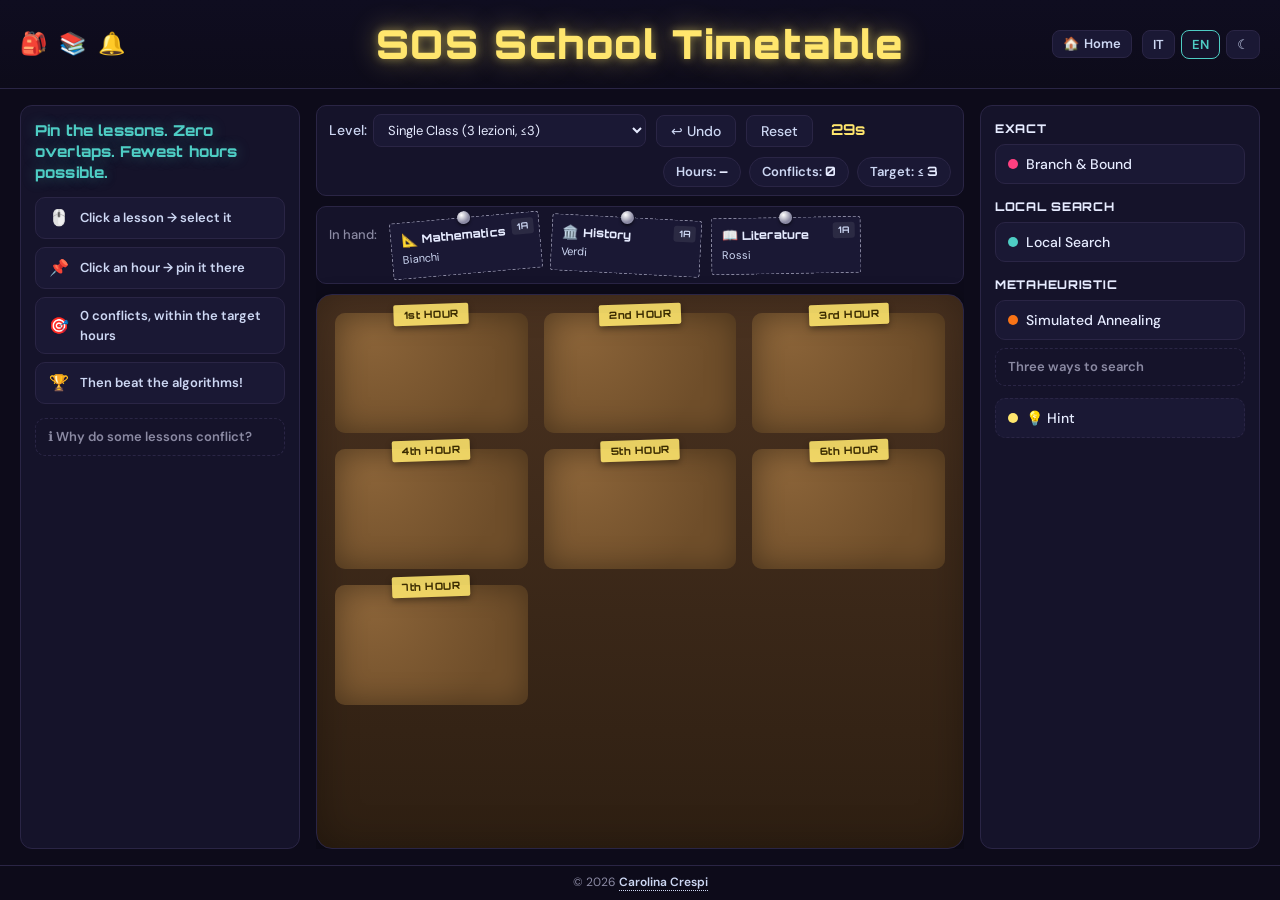
==== sos-orario-scuola/index.html @ c307b231 "Migrazione a sharper_2026" ====
<!doctype html>
<html lang="it">
<head>
  <meta charset="utf-8"/>
  <meta name="viewport" content="width=device-width,initial-scale=1"/>
  <title>SOS Orario Scuola</title>
  <link rel="stylesheet" href="style.css"/>
</head>
<body>

<!-- ======= HEADER ======= -->
<header>
  <div class="header-emoji" aria-hidden="true"><span>🎒</span><span>📚</span><span>🔔</span></div>
  <h1 data-i18n="title">SOS Orario Scuola</h1>
  <div class="header-right">
    <a class="home-link" href="../index.html" title="La Sala Giochi dell'IA" aria-label="Home: La Sala Giochi dell'IA">🏠 <span>Home</span></a>
    <button id="btn-it" type="button" aria-pressed="true">IT</button>
    <button id="btn-en" type="button" aria-pressed="false">EN</button>
    <button id="btn-theme" type="button" aria-label="Toggle theme">☾</button>
  </div>
</header>

<!-- ======= 3-COLUMN LAYOUT ======= -->
<main class="layout-3col">

  <!-- ======= LEFT PANE: instructions ======= -->
  <aside class="left-pane">
    <div class="tagline" data-i18n="tagline">Appendi le lezioni. Zero sovrapposizioni. Meno ore possibili.</div>

    <div class="howto-arcade">
      <div class="howto-step"><span class="howto-icon">🖱️</span><span data-i18n="howto_1">Click sulla lezione → la selezioni</span></div>
      <div class="howto-step"><span class="howto-icon">📌</span><span data-i18n="howto_2">Click sull'ora → la appendi lì</span></div>
      <div class="howto-step"><span class="howto-icon">🎯</span><span data-i18n="howto_3">0 conflitti, entro le ore-obiettivo</span></div>
      <div class="howto-step"><span class="howto-icon">🏆</span><span data-i18n="howto_4">Poi sfida gli algoritmi!</span></div>
    </div>

    <details class="theory-details">
      <summary data-i18n="theory_summary">ℹ️ Perché alcune lezioni vanno in conflitto?</summary>
      <p data-i18n="intro_p1">
        Ogni lezione ha una classe e un insegnante. Due lezioni non possono
        stare nella stessa ora se coinvolgono <b>la stessa classe</b> (non può
        seguire due materie insieme) o <b>lo stesso insegnante</b> (non può
        essere in due aule insieme) — guarda i tag sulla card per capire
        perché due lezioni sono in conflitto.
      </p>
      <p data-i18n="intro_p2">
        È lo stesso tipo di problema che assegna <em>canali Wi-Fi</em> a router
        vicini, organizza <em>turni di lavoro</em> o <em>orari dei treni</em>.
        Meno ore ⇒ orario più efficiente.
      </p>
      <p data-i18n="intro_p3">
        Curiosità matematica: si chiama <b>colorazione di un grafo</b> — ogni
        lezione è un nodo, ogni conflitto un arco, e trovare il minimo di ore
        equivale a colorare il grafo con meno colori possibile.
      </p>
      <p data-i18n="intro_p4">
        Trovare il minimo di ore è <b>NP-difficile</b>. Con poche lezioni un
        algoritmo <b>esatto</b> trova sempre l'ottimo; con tante lezioni diventa
        impossibile, e si usano <b>metaeuristiche</b> — provale qui a destra!
      </p>
    </details>

  </aside>

  <!-- ======= CENTER PANE ======= -->
  <section class="center-pane">
    <div class="stage">

      <!-- controls bar -->
      <div class="controls-bar">
        <label>
          <span data-i18n="level_label">Livello:</span>
          <select id="levelSel" aria-label="Seleziona livello"></select>
        </label>
        <button id="btnUndo" type="button" data-i18n="btn_undo">↩ Annulla</button>
        <button id="btnReset" type="button" data-i18n="btn_reset">Reset</button>
        <span id="timer"></span>
        <div id="hud">
          <span class="hud-chip"><span data-i18n="used_label">Ore:</span> <b id="usedCount">–</b></span>
          <span class="hud-chip"><span data-i18n="conf_label">Conflitti:</span> <b id="confCount">–</b></span>
          <span class="hud-chip"><span data-i18n="goal_label">Obiettivo: ≤</span> <b id="goalCount">–</b></span>
        </div>
      </div>

      <!-- pool: lezioni non ancora appuntate -->
      <div class="pool-bar">
        <span class="label" data-i18n="pool_label">In mano:</span>
        <div id="pool"></div>
      </div>

      <!-- corkboard + overlays -->
      <div class="board-wrap" aria-label="Diario di classe">
        <div id="board" class="corkboard"></div>
        <div id="feedback" class="feedback-toast"></div>
        <div id="progressBar" class="progress-bar" style="display:none;">
          <div class="fill" id="progressFill"></div>
        </div>
      </div>

    </div>
  </section>

  <!-- ======= RIGHT PANE: algorithms ======= -->
  <aside class="right-pane sidebar">

    <!-- 1) ESATTO — livelli piccoli -->
    <h3 data-i18n="cat_exact" data-i18n-title="cat_exact_hint">Esatto</h3>
    <button class="algo-btn" data-algo="bnb" data-i18n-title="cat_exact_hint">
      <span class="dot" style="background:#FF4081"></span>
      <span data-i18n="btn_bnb">Branch &amp; Bound</span>
    </button>

    <!-- 2) RICERCA LOCALE — livelli intermedi -->
    <h3 data-i18n="cat_local" data-i18n-title="cat_local_hint">Ricerca locale</h3>
    <button class="algo-btn" data-algo="ls" data-i18n-title="cat_local_hint">
      <span class="dot" style="background:#4ECDC4"></span>
      <span data-i18n="btn_ls">Local Search</span>
    </button>

    <!-- 3) METAEURISTICA — livelli grandi -->
    <h3 data-i18n="cat_meta_single" data-i18n-title="cat_meta_single_hint">Metaeuristica</h3>
    <button class="algo-btn" data-algo="sa" data-i18n-title="cat_meta_single_hint">
      <span class="dot" style="background:#F97316"></span>
      <span data-i18n="btn_sa">Simulated Annealing</span>
    </button>

    <!-- Dynamic algo info -->
    <div id="algoInfo" class="algo-info"></div>

    <!-- Collapsed: tre approcci a confronto -->
    <details class="theory-details">
      <summary data-i18n="fixed_title">Tre modi di cercare</summary>
      <p data-i18n="fixed_text">
        Il <em>Branch &amp; Bound</em> garantisce il minimo, ma il tempo esplode
        con tante lezioni (qui disattivato oltre 15). La <em>Local Search</em> è
        veloce ma può bloccarsi in un vicolo cieco. Il <em>Simulated Annealing</em>
        accetta anche mosse peggiori per uscirne, e regge orari molto più grandi.
      </p>
    </details>

    <!-- Hint button -->
    <button class="algo-btn" id="btnHint" style="margin-top:12px; border-style:dashed;">
      <span class="dot" style="background:var(--yellow)"></span>
      <span data-i18n="btn_hint">💡 Hint</span>
    </button>

  </aside>

</main>

<!-- ======= FOOTER ======= -->
<footer class="site-footer">© 2026 <a href="https://www.dmi.unict.it/ccrespi/" target="_blank" rel="noopener">Carolina Crespi</a></footer>

<!-- ======= I18N DICTIONARY ======= -->
<script>
const GC_I18N = {
  it: {
    page_title: "SOS Orario Scuola — Diario di Classe",
    title: "SOS Orario Scuola",
    tagline: "Appendi le lezioni. Zero sovrapposizioni. Meno ore possibili.",

    theory_summary: "ℹ️ Perché alcune lezioni vanno in conflitto?",
    intro_p1: "Ogni lezione ha una classe e un insegnante. Due lezioni non possono stare nella stessa ora se coinvolgono <b>la stessa classe</b> (non può seguire due materie insieme) o <b>lo stesso insegnante</b> (non può essere in due aule insieme) — guarda i tag sulla card per capire perché due lezioni sono in conflitto.",
    intro_p2: "È lo stesso tipo di problema che assegna <em>canali Wi-Fi</em> a router vicini, organizza <em>turni di lavoro</em> o <em>orari dei treni</em>. Meno ore ⇒ orario più efficiente.",
    intro_p3: "Curiosità matematica: si chiama <b>colorazione di un grafo</b> — ogni lezione è un nodo, ogni conflitto un arco, e trovare il minimo di ore equivale a colorare il grafo con meno colori possibile.",
    intro_p4: "Trovare il minimo di ore è <b>NP-difficile</b>. Con poche lezioni un algoritmo <b>esatto</b> trova sempre l'ottimo; con tante lezioni diventa impossibile, e si usano <b>metaeuristiche</b> — provale qui a destra!",

    howto_1: "Click sulla lezione → la selezioni",
    howto_2: "Click sull'ora → la appendi lì",
    howto_3: "0 conflitti, entro le ore-obiettivo",
    howto_4: "Poi sfida gli algoritmi!",

    level_label: "Livello:",
    btn_undo: "↩ Annulla",
    btn_reset: "Reset",
    used_label: "Ore:",
    conf_label: "Conflitti:",
    goal_label: "Obiettivo: ≤",
    pool_label: "In mano:",
    unit_slots: "ore",

    cat_exact: "Esatto",
    cat_exact_hint: "Trova sempre l'ottimo, solo su poche lezioni",
    btn_bnb: "Branch & Bound",

    cat_local: "Ricerca locale",
    cat_local_hint: "Veloce, ma può bloccarsi in un vicolo cieco",
    btn_ls: "Local Search",

    cat_meta_single: "Metaeuristica",
    cat_meta_single_hint: "Migliora un orario passo dopo passo",
    btn_sa: "Simulated Annealing",

    fixed_title: "Tre modi di cercare",
    fixed_text: "Il <em>Branch &amp; Bound</em> garantisce il minimo, ma il tempo esplode con tante lezioni (qui disattivato oltre 15). La <em>Local Search</em> è veloce ma può bloccarsi in un vicolo cieco. Il <em>Simulated Annealing</em> accetta anche mosse peggiori per uscirne, e regge orari molto più grandi.",

    btn_hint: "💡 Hint",

    feedback_win: "🎉 Perfetto!",
    feedback_colors_tpl: "{N} ore, 0 conflitti",
    feedback_optimal: "Hai trovato l'ottimo!",
    feedback_not_optimal: "L'ottimo per questo livello è {goal} ore — si può fare meglio.",
    feedback_beat: "Hai battuto {algo}!",
    feedback_tie: "Come {algo} — pareggio!",
    feedback_lost: "{algo} ha fatto meglio ({n} ore).",
    feedback_retry: "Riprova",
    feedback_challenge: "Prova gli algoritmi per confrontarti!",
    disabled_backtrack: "Troppe lezioni: il Branch & Bound impiegherebbe troppo tempo (oltre 15).",

    info: {
      bnb: "<b>Branch &amp; Bound</b><br>Come il backtracking, prova ogni ora per ogni lezione tornando indietro nei vicoli ciechi — ma con un trucco in più: tiene il conto del miglior risultato trovato finora e <em>taglia</em> subito i tentativi che non potrebbero mai batterlo, senza nemmeno esplorarli. Garantisce il minimo assoluto, ma diventa impraticabile oltre ~15 lezioni.",
      ls: "<b>Local Search</b><br>Parte da un orario iniziale e prova piccoli cambiamenti a caso, accettando <em>solo</em> quelli che migliorano (o non peggiorano) la situazione. Veloce, ma se ogni cambiamento vicino peggiora le cose resta bloccata in un vicolo cieco — a differenza del Simulated Annealing, non ha modo di uscirne.",
      sa: "<b>Simulated Annealing</b><br>Parte da un orario iniziale e lo migliora con piccoli cambiamenti casuali. Come un metallo che si raffredda: all'inizio accetta anche mosse che peggiorano (per esplorare, ed evitare di bloccarsi come la Local Search), poi diventa sempre più selettivo fino a convergere. Funziona anche su tante lezioni, ma non garantisce l'ottimo."
    }
  },
  en: {
    page_title: "SOS School Timetable — Class Diary",
    title: "SOS School Timetable",
    tagline: "Pin the lessons. Zero overlaps. Fewest hours possible.",

    theory_summary: "ℹ️ Why do some lessons conflict?",
    intro_p1: "Each lesson has a class and a teacher. Two lessons can't sit in the same hour if they involve <b>the same class</b> (a class can't attend two subjects at once) or <b>the same teacher</b> (can't be in two rooms at once) — check the tags on each card to see why two lessons conflict.",
    intro_p2: "It's the same type of problem behind assigning <em>Wi-Fi channels</em> to nearby routers, or scheduling <em>work shifts</em> and <em>train timetables</em>. Fewer hours ⇒ a more efficient timetable.",
    intro_p3: "Math trivia: it's called <b>graph coloring</b> — each lesson is a node, each conflict an edge, and finding the minimum number of hours means coloring the graph with as few colors as possible.",
    intro_p4: "Finding the minimum number of hours is <b>NP-hard</b>. With few lessons an <b>exact</b> algorithm always finds the optimum; with many lessons it becomes impossible, so <b>metaheuristics</b> take over — try them on the right!",

    howto_1: "Click a lesson → select it",
    howto_2: "Click an hour → pin it there",
    howto_3: "0 conflicts, within the target hours",
    howto_4: "Then beat the algorithms!",

    level_label: "Level:",
    btn_undo: "↩ Undo",
    btn_reset: "Reset",
    used_label: "Hours:",
    conf_label: "Conflicts:",
    goal_label: "Target: ≤",
    pool_label: "In hand:",
    unit_slots: "hours",

    cat_exact: "Exact",
    cat_exact_hint: "Always optimal, only for a few lessons",
    btn_bnb: "Branch & Bound",

    cat_local: "Local Search",
    cat_local_hint: "Fast, but can get stuck in a dead end",
    btn_ls: "Local Search",

    cat_meta_single: "Metaheuristic",
    cat_meta_single_hint: "Improves a timetable step by step",
    btn_sa: "Simulated Annealing",

    fixed_title: "Three ways to search",
    fixed_text: "<em>Branch &amp; Bound</em> guarantees the minimum, but runtime explodes with many lessons (disabled here above 15). <em>Local Search</em> is fast but can get stuck in a dead end. <em>Simulated Annealing</em> accepts even worse moves to escape one, and handles much larger timetables.",

    btn_hint: "💡 Hint",

    feedback_win: "🎉 Perfect!",
    feedback_colors_tpl: "{N} hours, 0 conflicts",
    feedback_optimal: "You found the optimum!",
    feedback_not_optimal: "The optimum for this level is {goal} hours — you can do better.",
    feedback_beat: "You beat {algo}!",
    feedback_tie: "Same as {algo} — tie!",
    feedback_lost: "{algo} did better ({n} hours).",
    feedback_retry: "Try again",
    feedback_challenge: "Try the algorithms to compare!",
    disabled_backtrack: "Too many lessons: Branch & Bound would take too long (over 15).",

    info: {
      bnb: "<b>Branch &amp; Bound</b><br>Like backtracking, it tries every hour for every lesson and backtracks at dead ends — but with a twist: it keeps track of the best result found so far and <em>prunes</em> any attempt that could never beat it, without even exploring it. Guarantees the absolute minimum, but becomes impractical beyond ~15 lessons.",
      ls: "<b>Local Search</b><br>Starts from an initial timetable and tries small random changes, accepting <em>only</em> the ones that improve (or don't worsen) things. Fast, but if every nearby change makes things worse it gets stuck in a dead end — unlike Simulated Annealing, it has no way out.",
      sa: "<b>Simulated Annealing</b><br>Starts from an initial timetable and improves it with small random changes. Like a cooling metal: at first it accepts even worse moves (to explore, and avoid getting stuck like Local Search), then becomes increasingly selective until it converges. Handles many lessons, but doesn't guarantee the optimum."
    }
  }
};

/* ======= i18n engine ======= */
const $ = (s,r=document) => r.querySelector(s);
const $$ = (s,r=document) => [...r.querySelectorAll(s)];

let gcLang = localStorage.getItem('gc_lang') ||
  ((navigator.language||'it').toLowerCase().startsWith('en') ? 'en' : 'it');

function setLang(lang) {
  gcLang = lang;
  const d = GC_I18N[lang];
  $$('[data-i18n]').forEach(el => {
    const k = el.getAttribute('data-i18n');
    if (d[k]) el.innerHTML = d[k];
  });
  $$('[data-i18n-title]').forEach(el => {
    const k = el.getAttribute('data-i18n-title');
    if (d[k]) el.title = d[k];
  });
  document.title = d.page_title || document.title;
  document.documentElement.lang = lang;
  $('#btn-it')?.setAttribute('aria-pressed', lang === 'it');
  $('#btn-en')?.setAttribute('aria-pressed', lang === 'en');
  localStorage.setItem('gc_lang', lang);
  // re-populate levels if app is loaded
  if (typeof populateLevelSelect === 'function') populateLevelSelect();
  // re-translate algo info if visible
  if (typeof refreshAlgoInfo === 'function') refreshAlgoInfo();
  // re-render the board (zone labels, subjects, teacher names all depend on language)
  if (typeof renderBoard === 'function') renderBoard();
}

$('#btn-it')?.addEventListener('click', () => setLang('it'));
$('#btn-en')?.addEventListener('click', () => setLang('en'));

/* ======= theme toggle ======= */
const themeBtn = $('#btn-theme');
let currentTheme = localStorage.getItem('gc_theme') || 'dark';
function applyTheme(t) {
  currentTheme = t;
  document.documentElement.setAttribute('data-theme', t === 'light' ? 'light' : '');
  if (t === 'light') document.documentElement.setAttribute('data-theme', 'light');
  else document.documentElement.removeAttribute('data-theme');
  if (themeBtn) themeBtn.textContent = t === 'light' ? '☀' : '☾';
  localStorage.setItem('gc_theme', t);
}
themeBtn?.addEventListener('click', () => applyTheme(currentTheme === 'light' ? 'dark' : 'light'));
applyTheme(currentTheme);

/* ======= init lang ======= */
setLang(gcLang);
</script>

<!-- ======= GAME LOGIC ======= -->
<script src="app.js"></script>
</body>
</html>
---- sos-orario-scuola/style.css ----
/* =========================================================
   SOS Orario Scuola — arcade school-timetable game
   Orbitron (arcade display) + Syne (headings) + DM Sans (body)
========================================================= */
@import url('https://fonts.googleapis.com/css2?family=Orbitron:wght@700;800;900&family=Syne:wght@600;700;800&family=DM+Sans:wght@300;400;500;600&display=swap');

/* ---------- tokens ---------- */
:root {
  --bg: #0D0B1A;
  --bg-2: #110F22;
  --panel: #15132A;
  --panel-2: #1A1834;
  --border: #2A2545;
  --ink: #E6EBFF;
  --ink-2: #CDD7F3;
  --muted: #8B8AA3;

  --accent: #4ECDC4;
  --coral: #FF6B6B;
  --teal: #4ECDC4;
  --yellow: #FFE66D;
  --magenta: #FF4081;
  --purple: #A78BFA;
  --orange: #F97316;
  --user: #60A5FA;

  --brand-yellow: #FFE66D;
  --brand-yellow-glow: rgba(255,230,109,.45);

  --font-heading: 'Syne', system-ui, sans-serif;
  --font-body: 'DM Sans', system-ui, sans-serif;
  --font-arcade: 'Orbitron', var(--font-heading), system-ui, sans-serif;
}

/* ---------- light mode ---------- */
:root[data-theme="light"] {
  --bg: #F5F3FF;
  --bg-2: #EDE9FE;
  --panel: #FFFFFF;
  --panel-2: #F9F8FF;
  --border: #D4D0E8;
  --ink: #1E1B34;
  --ink-2: #3B3660;
  --muted: #6B6790;
  --brand-yellow: #B8860B;
  --brand-yellow-glow: rgba(184,134,11,.25);
  --teal: #0D8A80;
  --coral: #D03030;
  --yellow: #A07800;
  --purple: #7C5FC4;
  --orange: #C45A10;
}

/* ---------- reset ---------- */
*, *::before, *::after { box-sizing: border-box; }
html, body { height: 100%; margin: 0; }
body {
  background: var(--bg);
  color: var(--ink);
  font-family: var(--font-body);
  font-weight: 400;
  line-height: 1.5;
  overflow-x: hidden;
  /* header + main + footer fill the viewport exactly */
  display: flex;
  flex-direction: column;
}

/* =========================================================
   HEADER — CSS grid 1fr / auto / 1fr
========================================================= */
header {
  display: grid;
  grid-template-columns: 1fr auto 1fr;
  align-items: center;
  gap: 10px;
  padding: 14px 20px;
  border-bottom: 1px solid var(--border);
  background: linear-gradient(180deg, #0F0D20 0%, var(--bg) 100%);
}
:root[data-theme="light"] header {
  background: linear-gradient(180deg, #EDE9FE 0%, var(--bg) 100%);
}
header h1 {
  grid-column: 2;
  justify-self: center;
  margin: 0;
  font-family: var(--font-arcade);
  font-size: clamp(22px, 3.4vw, 40px);
  font-weight: 900;
  letter-spacing: .04em;
  color: var(--brand-yellow);
  text-shadow: 0 0 8px var(--brand-yellow-glow), 0 0 28px var(--brand-yellow-glow);
  text-align: center;
  animation: titleGlow 2.4s ease-in-out infinite alternate;
}
@keyframes titleGlow {
  from { text-shadow: 0 0 8px var(--brand-yellow-glow), 0 0 20px var(--brand-yellow-glow); }
  to   { text-shadow: 0 0 12px var(--brand-yellow-glow), 0 0 36px var(--brand-yellow-glow); }
}
.header-right {
  grid-column: 3;
  justify-self: end;
  display: inline-flex;
  gap: 6px;
  align-items: center;
}
.header-emoji {
  grid-column: 1;
  justify-self: start;
  display: inline-flex;
  gap: 12px;
  font-size: 22px;
  line-height: 1;
}
.header-emoji span { display: inline-block; animation: emojiBob 2.2s ease-in-out infinite; }
.header-emoji span:nth-child(2) { animation-delay: .35s; }
.header-emoji span:nth-child(3) { animation-delay: .7s; }
@keyframes emojiBob {
  0%, 100% { transform: translateY(0) rotate(-6deg); }
  50%      { transform: translateY(-7px) rotate(6deg); }
}
@media (max-width: 700px) {
  .header-emoji { display: none; }
}
.header-right button {
  border: 1px solid var(--border);
  background: var(--panel-2);
  color: var(--ink-2);
  border-radius: 8px;
  padding: 5px 10px;
  font-family: var(--font-body);
  font-weight: 600;
  font-size: 13px;
  cursor: pointer;
  transition: all .2s;
}
.header-right button:hover {
  border-color: var(--teal);
  color: var(--ink);
}
/* link back to the arcade home page */
.header-right .home-link {
  display: inline-flex;
  align-items: center;
  gap: 5px;
  margin-right: 4px;
  border: 1px solid var(--border);
  background: var(--panel-2);
  color: var(--ink-2);
  border-radius: 8px;
  padding: 5px 10px;
  font-family: var(--font-body);
  font-weight: 600;
  font-size: 13px;
  line-height: 1.3;
  text-decoration: none;
  transition: all .2s;
}
.header-right .home-link:hover { border-color: var(--teal); color: var(--teal); }
.header-right .home-link:focus-visible { outline: 2px solid var(--teal); outline-offset: 2px; }
.header-right button[aria-pressed="true"] {
  background: var(--panel);
  border-color: var(--teal);
  color: var(--teal);
}

/* =========================================================
   3-COLUMN LAYOUT — app-like, no body scroll
========================================================= */
main.layout-3col {
  display: grid;
  grid-template-columns: 280px minmax(400px, 1fr) 280px;
  gap: 16px;
  padding: 16px 20px;
  flex: 1;
  min-height: 0;
  overflow: hidden;
}

/* sidebar panels */
.left-pane, .right-pane {
  overflow-y: auto;
  overflow-x: hidden;
  padding: 14px;
  border: 1px solid var(--border);
  background: var(--panel);
  border-radius: 12px;
  scrollbar-width: thin;
  scrollbar-color: var(--border) transparent;
}

/* ---------- card (legacy, still used by JS-injected content) ---------- */
.card {
  background: var(--panel-2);
  border: 1px solid var(--border);
  border-radius: 10px;
  padding: 14px;
  margin-bottom: 12px;
}
.card:last-child { margin-bottom: 0; }
.card p { margin: 0 0 8px; font-size: 14px; color: var(--ink-2); }
.card p:last-child { margin-bottom: 0; }

/* ---------- tagline (left pane, arcade hook) ---------- */
.tagline {
  font-family: var(--font-arcade);
  font-size: 15px;
  font-weight: 800;
  letter-spacing: .01em;
  color: var(--teal);
  text-shadow: 0 0 14px rgba(78,205,196,.35);
  line-height: 1.4;
  margin-bottom: 14px;
}

/* ---------- howto (compact icon chips) ---------- */
.howto-arcade {
  display: flex;
  flex-direction: column;
  gap: 8px;
  margin-bottom: 14px;
}
.howto-step {
  display: flex;
  align-items: center;
  gap: 10px;
  background: var(--panel-2);
  border: 1px solid var(--border);
  border-radius: 10px;
  padding: 8px 12px;
  font-size: 13px;
  font-weight: 600;
  color: var(--ink-2);
}
.howto-icon {
  font-size: 16px;
  width: 22px;
  text-align: center;
  flex-shrink: 0;
}

/* ---------- collapsible theory (details/summary) ---------- */
.theory-details {
  border: 1px dashed var(--border);
  border-radius: 10px;
  padding: 8px 12px;
  margin-bottom: 12px;
}
.theory-details summary {
  cursor: pointer;
  font-size: 13px;
  font-weight: 600;
  color: var(--muted);
  list-style: none;
}
.theory-details summary::-webkit-details-marker { display: none; }
.theory-details[open] summary { color: var(--ink); margin-bottom: 8px; }
.theory-details p {
  font-size: 13px;
  color: var(--ink-2);
  line-height: 1.5;
  margin: 0 0 8px;
}
.theory-details p:last-child { margin-bottom: 0; }

/* ---------- pill hint ---------- */
.pill {
  display: inline-block;
  font-size: 12px;
  color: var(--muted);
  border: 1px solid var(--border);
  border-radius: 999px;
  padding: 3px 10px;
  margin-bottom: 8px;
}

/* =========================================================
   CENTER PANE — controls + canvas + feedback
========================================================= */
.center-pane {
  display: flex;
  flex-direction: column;
  overflow: hidden;
}
.stage {
  display: flex;
  flex-direction: column;
  height: 100%;
}

/* controls bar */
.controls-bar {
  display: flex;
  align-items: center;
  gap: 10px;
  padding: 8px 12px;
  border: 1px solid var(--border);
  background: var(--panel);
  border-radius: 10px;
  margin-bottom: 10px;
  flex-wrap: wrap;
}
.controls-bar label {
  display: inline-flex;
  align-items: center;
  gap: 6px;
  font-size: 14px;
  font-weight: 500;
  color: var(--ink-2);
}
.controls-bar select {
  background: var(--panel-2);
  color: var(--ink);
  border: 1px solid var(--border);
  border-radius: 8px;
  padding: 6px 10px;
  font-family: var(--font-body);
  font-size: 13px;
  cursor: pointer;
}
.controls-bar select option {
  background: var(--panel);
  color: var(--ink);
}
.controls-bar button {
  background: var(--panel-2);
  color: var(--ink-2);
  border: 1px solid var(--border);
  border-radius: 8px;
  padding: 6px 14px;
  font-family: var(--font-body);
  font-size: 14px;
  font-weight: 500;
  cursor: pointer;
  transition: all .2s;
}
.controls-bar button:hover {
  border-color: var(--coral);
  color: var(--coral);
  background: rgba(255,107,107,.08);
}

/* HUD chips */
#hud {
  margin-left: auto;
  display: flex;
  gap: 8px;
  align-items: center;
  flex-wrap: wrap;
}
.hud-chip {
  font-size: 13px;
  font-weight: 600;
  color: var(--ink-2);
  border: 1px solid var(--border);
  background: var(--panel-2);
  border-radius: 999px;
  padding: 4px 12px;
  font-variant-numeric: tabular-nums;
  transition: border-color .2s, box-shadow .2s;
}
.hud-chip b {
  color: var(--ink);
  font-family: var(--font-arcade);
  font-weight: 700;
}
.hud-chip.warn { border-color: var(--coral); box-shadow: 0 0 10px rgba(255,107,107,.25); }
.hud-chip.warn b { color: var(--coral); animation: chipPulse .5s ease infinite alternate; }
.hud-chip.success { border-color: var(--teal); box-shadow: 0 0 10px rgba(78,205,196,.25); }
.hud-chip.success b { color: var(--teal); }
@keyframes chipPulse { from { opacity: 1; } to { opacity: .55; } }

/* timer */
#timer {
  font-family: var(--font-arcade);
  font-weight: 700;
  font-size: 15px;
  color: var(--yellow);
  min-width: 50px;
  text-align: center;
}
#timer.warn {
  color: var(--coral);
  animation: pulse .6s ease infinite alternate;
}
@keyframes pulse { from { opacity: 1; } to { opacity: .5; } }

/* =========================================================
   CORKBOARD — the "diario di classe" play area
   (a deliberate fixed-material look: wood + cork read the
   same in light or dark UI theme, like a real corkboard would)
========================================================= */
.board-wrap {
  display: flex;
  justify-content: center;
  position: relative;
  flex: 1;
  min-height: 0;
}
.corkboard {
  width: 100%;
  height: 100%;
  display: grid;
  grid-template-columns: repeat(auto-fit, minmax(150px, 1fr));
  gap: 16px;
  padding: 18px;
  background: linear-gradient(180deg, #4a3220, #2e1f12);
  border: 1px solid var(--border);
  border-radius: 16px;
  box-shadow: 0 4px 20px rgba(0,0,0,.4), inset 0 0 40px rgba(0,0,0,.3);
  overflow-y: auto;
  align-content: start;
}

.ora-zone {
  background: radial-gradient(circle at 20% 20%, #8a6338, #6f4e2a 70%);
  border-radius: 10px;
  padding: 26px 12px 14px;
  position: relative;
  min-height: 120px;
  box-shadow: inset 0 0 30px rgba(0,0,0,.35);
  display: flex;
  flex-wrap: wrap;
  gap: 10px;
  align-content: flex-start;
  transition: box-shadow .2s;
}
.ora-zone.drop-target {
  box-shadow: inset 0 0 30px rgba(0,0,0,.2), 0 0 0 2px var(--teal), 0 0 16px rgba(78,205,196,.5);
}
.ora-tape {
  position: absolute;
  top: -9px; left: 50%;
  transform: translateX(-50%) rotate(-2deg);
  background: rgba(255,230,109,.88);
  color: #3a2b00;
  font-family: var(--font-arcade);
  font-weight: 800;
  font-size: 10px;
  letter-spacing: .05em;
  padding: 3px 10px;
  border-radius: 2px;
  box-shadow: 0 3px 6px rgba(0,0,0,.35);
  white-space: nowrap;
}

.lesson-note {
  background: #f4ecd8;
  color: #3a3222;
  border-radius: 3px;
  padding: 8px 30px 10px 10px;
  width: 150px;
  box-shadow: 0 5px 10px rgba(0,0,0,.4);
  position: relative;
  cursor: pointer;
  font-family: var(--font-body);
  transition: transform .12s ease;
}
.lesson-note:hover { filter: brightness(1.04); }
.lesson-note .pin {
  position: absolute; top: -7px; left: 50%; transform: translateX(-50%);
  width: 13px; height: 13px; border-radius: 50%;
  background: radial-gradient(circle at 35% 30%, #eafff9, var(--teal) 60%);
  box-shadow: 0 2px 3px rgba(0,0,0,.5);
}
.lesson-note.selected {
  box-shadow: 0 0 0 3px var(--yellow), 0 0 18px rgba(255,230,109,.6);
  transform: translateY(-3px) rotate(0deg) !important;
  z-index: 2;
}
.lesson-note.conflict {
  background: linear-gradient(165deg, #f4ecd8 55%, rgba(255,23,68,.18));
  box-shadow: 0 0 0 4px var(--coral), 0 10px 24px rgba(255,23,68,.7);
  z-index: 3;
  animation: notePulse .85s ease infinite;
}
.lesson-note.conflict .pin { background: radial-gradient(circle at 35% 30%, #ffdede, var(--coral) 60%); }
@keyframes notePulse {
  0%, 100% { box-shadow: 0 0 0 4px var(--coral), 0 8px 20px rgba(255,23,68,.5); }
  50%      { box-shadow: 0 0 0 7px var(--coral), 0 12px 32px rgba(255,23,68,.9); }
}
.lesson-note.hint { box-shadow: 0 0 0 3px var(--yellow), 0 0 22px rgba(255,230,109,.7); }
.lesson-note.pop-in { animation: notePopIn .3s cubic-bezier(.34,1.56,.64,1); }
@keyframes notePopIn {
  from { transform: scale(.55) rotate(0deg); opacity: .4; }
  to   { transform: scale(1) rotate(var(--tilt, 0deg)); opacity: 1; }
}
.lesson-note .subject {
  font-family: var(--font-arcade);
  font-weight: 800;
  font-size: 11.5px;
  line-height: 1.25;
  letter-spacing: .01em;
  white-space: normal;
  text-wrap: pretty;
}
.subject-emoji {
  display: inline-block;
  margin-right: 4px;
  font-size: 13px;
  animation: emojiWiggle 2.4s ease-in-out infinite;
}
@keyframes emojiWiggle {
  0%, 100% { transform: translateY(0) rotate(0deg); }
  50%      { transform: translateY(-3px) rotate(10deg); }
}
.lesson-note .teacher {
  font-size: 11px;
  color: #5a4f3a;
  margin-top: 4px;
}
.lesson-note .classtag {
  position: absolute; top: 5px; right: 5px;
  font-family: var(--font-arcade);
  font-size: 9px;
  font-weight: 700;
  padding: 1px 5px;
  border-radius: 3px;
  background: rgba(0,0,0,.12);
  color: #3a3222;
}
.lesson-note.conflict .warnbadge {
  position: absolute; top: -12px; right: -10px; bottom: auto;
  width: 24px; height: 24px; border-radius: 50%;
  background: var(--coral); color: #fff;
  display: flex; align-items: center; justify-content: center;
  font-size: 14px; font-weight: 900;
  box-shadow: 0 2px 6px rgba(0,0,0,.5), 0 0 0 2px #f4ecd8;
  animation: warnPop .85s ease infinite;
}
@keyframes warnPop {
  0%, 100% { transform: scale(1); }
  50%      { transform: scale(1.22); }
}

.pool-empty {
  font-size: 12px;
  color: var(--muted);
  font-style: italic;
  padding: 6px 4px;
}

/* =========================================================
   FEEDBACK TOAST — frosted glass overlay on canvas
========================================================= */
.feedback-toast {
  display: none;
  position: absolute;
  top: 50%; left: 50%;
  transform: translate(-50%, -50%);
  background: rgba(13,11,26,.55);
  backdrop-filter: blur(20px);
  -webkit-backdrop-filter: blur(20px);
  border: 1px solid var(--border);
  border-radius: 16px;
  padding: 24px 32px;
  text-align: center;
  z-index: 10;
  min-width: 260px;
  animation: fadeIn .3s ease;
}
:root[data-theme="light"] .feedback-toast {
  background: rgba(255,255,255,.82);
  border-color: #D4D0E8;
}
:root[data-theme="light"] .feedback-toast .score {
  color: #0D8A80;
}
:root[data-theme="light"] .feedback-toast .detail {
  color: #3B3660;
}
:root[data-theme="light"] .feedback-toast .comparisons {
  color: #3B3660;
}
.feedback-toast.show { display: block; animation: toastPop .38s cubic-bezier(.34,1.56,.64,1); }
@keyframes toastPop {
  from { opacity: 0; transform: translate(-50%, -50%) scale(.7); }
  to   { opacity: 1; transform: translate(-50%, -50%) scale(1); }
}
.feedback-toast .score {
  font-family: var(--font-arcade);
  font-weight: 900;
  font-size: 30px;
  letter-spacing: .03em;
  color: var(--teal);
  text-shadow: 0 0 18px rgba(78,205,196,.5);
}
.feedback-toast .detail {
  font-size: 14px;
  color: var(--ink-2);
  margin-top: 8px;
}
.feedback-toast .comparisons {
  margin-top: 10px;
  font-size: 13px;
  line-height: 1.6;
}
.optimal-badge {
  margin-top: 10px;
  padding: 6px 14px;
  border-radius: 8px;
  font-family: var(--font-arcade);
  font-size: 13px;
  font-weight: 700;
  letter-spacing: .02em;
  display: inline-block;
}
.optimal-badge.optimal-yes {
  color: var(--teal);
  background: rgba(78,205,196,.14);
  border: 1px solid var(--teal);
  text-shadow: 0 0 10px rgba(78,205,196,.4);
}
.optimal-badge.optimal-no {
  color: var(--coral);
  background: rgba(255,107,107,.12);
  border: 1px solid var(--coral);
}
.feedback-toast button {
  margin-top: 14px;
  background: rgba(78,205,196,.12);
  border: 1px solid var(--teal);
  color: var(--teal);
  border-radius: 8px;
  padding: 6px 18px;
  font-family: var(--font-body);
  font-weight: 600;
  cursor: pointer;
  transition: all .2s;
}
.feedback-toast button:hover {
  background: rgba(78,205,196,.22);
}

/* =========================================================
   PROGRESS BAR on canvas
========================================================= */
.progress-bar {
  position: absolute;
  bottom: 12px; left: 12px; right: 12px;
  height: 4px;
  background: var(--border);
  border-radius: 2px;
  overflow: hidden;
}
.progress-bar .fill {
  height: 100%;
  background: var(--teal);
  border-radius: 2px;
  transition: width .15s linear;
}

/* =========================================================
   POOL — lezioni non ancora appuntate ("in mano")
========================================================= */
.pool-bar {
  display: flex;
  align-items: flex-start;
  gap: 10px;
  padding: 10px 12px;
  border: 1px solid var(--border);
  background: var(--panel);
  border-radius: 10px;
  margin-bottom: 10px;
  flex-wrap: wrap;
  min-height: 58px;
}
.pool-bar .label {
  font-size: 13px;
  font-weight: 500;
  color: var(--muted);
  margin-right: 4px;
  padding-top: 8px;
  flex-shrink: 0;
}
#pool {
  display: flex;
  gap: 10px;
  align-items: flex-start;
  flex-wrap: wrap;
}
#pool .lesson-note { background: var(--panel-2); color: var(--ink); border: 1.5px dashed var(--muted); box-shadow: none; }
#pool .lesson-note .teacher { color: var(--ink-2); }
#pool .lesson-note .pin { background: radial-gradient(circle at 35% 30%, #fff, var(--muted) 60%); }
#pool .lesson-note .classtag { background: rgba(255,255,255,.08); color: var(--ink-2); }
/* the pool's own box-shadow:none above (id selector) would otherwise beat
   .lesson-note.hint/.selected (two classes) and hide their glow entirely */
#pool .lesson-note.hint { box-shadow: 0 0 0 3px var(--yellow), 0 0 22px rgba(255,230,109,.7); }
#pool .lesson-note.selected { box-shadow: 0 0 0 3px var(--yellow), 0 0 18px rgba(255,230,109,.6); }

/* =========================================================
   SIDEBAR — section headers
========================================================= */
.sidebar h3 {
  margin: 14px 0 6px;
  font-family: var(--font-arcade);
  font-size: 12px;
  font-weight: 800;
  color: var(--ink);
  text-transform: uppercase;
  letter-spacing: .06em;
  cursor: help;
}
.sidebar h3:first-child { margin-top: 0; }

/* =========================================================
   SIDEBAR — algo buttons (TOGGLE with color dot)
========================================================= */
.sidebar .algo-btn {
  width: 100%;
  margin-bottom: 8px;
  padding: 10px 12px;
  border: 1px solid var(--border);
  background: var(--panel-2);
  color: var(--ink);
  border-radius: 10px;
  font-family: var(--font-body);
  font-size: 14px;
  font-weight: 500;
  cursor: pointer;
  display: flex;
  align-items: center;
  gap: 8px;
  text-align: left;
  transition: all .2s;
}
.sidebar .algo-btn:hover {
  border-color: var(--accent);
  background: rgba(78,205,196,.06);
}
.sidebar .algo-btn .dot {
  width: 10px; height: 10px;
  border-radius: 50%;
  flex-shrink: 0;
}
.sidebar .algo-btn.active {
  border-color: var(--accent);
  background: rgba(78,205,196,.1);
  box-shadow: 0 0 12px rgba(78,205,196,.12);
}
.sidebar .algo-btn.disabled {
  opacity: .4;
  cursor: not-allowed;
  pointer-events: none;
}
.sidebar .algo-btn.running {
  border-color: var(--yellow);
  box-shadow: 0 0 14px rgba(255,230,109,.3);
  animation: runningPulse 1s ease infinite;
}
@keyframes runningPulse {
  0%, 100% { box-shadow: 0 0 8px rgba(255,230,109,.2); }
  50% { box-shadow: 0 0 18px rgba(255,230,109,.45); }
}

/* algo-sub link text (e.g. WP→DSATUR relation) */
.algo-sub {
  font-size: 12px;
  color: var(--muted);
  margin: -4px 0 10px 18px;
  line-height: 1.4;
}

/* algo info box (dynamic description on click) */
.algo-info {
  display: none;
  background: var(--panel-2);
  border: 1px solid var(--border);
  border-radius: 10px;
  padding: 12px;
  margin-top: 10px;
  font-size: 13px;
  color: var(--ink-2);
  animation: fadeIn .3s ease;
}
.algo-info.show { display: block; }
.algo-info h4 {
  margin: 0 0 4px;
  font-family: var(--font-heading);
  font-weight: 700;
  font-size: 14px;
  color: var(--ink);
}
.algo-info .meta {
  font-size: 11px;
  color: var(--muted);
  margin-bottom: 6px;
  text-transform: uppercase;
  letter-spacing: .03em;
}

/* fixed info box at bottom of sidebar */
.info-fixed {
  margin-top: 16px;
  padding: 12px;
  border: 1px dashed var(--border);
  border-radius: 10px;
  font-size: 13px;
  color: var(--muted);
  line-height: 1.5;
}
.info-fixed strong {
  color: var(--ink);
  font-family: var(--font-heading);
  font-weight: 700;
}

/* =========================================================
   FOOTER — discrete, inside left pane ideally
========================================================= */
.footnote {
  text-align: center;
  padding: 10px;
  font-size: 12px;
  color: var(--muted);
  opacity: .7;
}

/* =========================================================
   CONFETTI (canvas-based, just z-index)
========================================================= */
.confetti-canvas {
  position: absolute;
  inset: 0;
  pointer-events: none;
  z-index: 20;
  border-radius: 12px;
}

/* =========================================================
   ANIMATIONS
========================================================= */
@keyframes fadeIn {
  from { opacity: 0; transform: translateY(4px); }
  to   { opacity: 1; transform: translateY(0); }
}

/* =========================================================
   FOCUS
========================================================= */
button:focus-visible, select:focus-visible {
  outline: 2px solid var(--teal);
  outline-offset: 2px;
}

/* =========================================================
   RESPONSIVE
========================================================= */
@media (max-width: 1100px) {
  main.layout-3col {
    grid-template-columns: 240px minmax(360px, 1fr) 240px;
    gap: 12px;
    padding: 12px 14px;
  }
}

@media (max-width: 900px) {
  main.layout-3col {
    grid-template-columns: 1fr;
    height: auto;
    overflow: visible;
    padding: 12px;
  }
  .left-pane, .right-pane {
    overflow-y: visible;
    max-height: none;
  }
  .center-pane { order: -1; }
  .board-wrap { min-height: 55vh; }
  header h1 { font-size: 22px; }
}

@media (max-width: 600px) {
  header {
    grid-template-columns: 1fr;
    justify-items: center;
    gap: 8px;
    padding: 12px;
  }
  header h1 { grid-column: 1; font-size: 18px; }
  .header-right { grid-column: 1; justify-self: center; }
  .controls-bar { flex-direction: column; align-items: stretch; }
  .pool-bar { justify-content: center; }
  .sidebar .algo-btn { padding: 12px; font-size: 15px; }
  #hud { justify-content: center; }
}

/* =========================================================
   MOBILE — compact controls, touch targets, pane order
========================================================= */
@media (max-width: 900px) {
  body { display: block; height: auto; }
  main.layout-3col { grid-template-columns: minmax(0, 1fr); }
  .center-pane { overflow: visible; min-width: 0; }
  /* the algorithms to challenge come right after the board,
     the instructions (read once) go last */
  .right-pane { order: 1; }
  .left-pane  { order: 2; }
}

@media (max-width: 600px) {
  main.layout-3col { padding: 10px; gap: 10px; }
  header { padding-block: 10px; gap: 6px; }
  /* buttons share a row instead of one full-width row each,
     so the board shows up without scrolling */
  .controls-bar { flex-direction: row; justify-content: center; align-items: center; gap: 8px; }
  .controls-bar > label { flex: 1 1 100%; min-width: 0; }
  .controls-bar select { flex: 1; min-width: 0; }
  .controls-bar > button { flex: 1 1 0; }
  #hud { flex: 1 1 100%; margin-left: 0; }
  .corkboard { gap: 14px; padding: 16px 10px 12px; grid-template-columns: repeat(auto-fit, minmax(140px, 1fr)); }
  .ora-zone { padding-inline: 8px; }
  .lesson-note { width: 100%; max-width: 150px; }
  .feedback-toast { min-width: 0; width: calc(100% - 24px); padding: 18px 16px; }
  .feedback-toast .score { font-size: 24px; }
}

@media (pointer: coarse) {
  .header-right button { min-width: 42px; min-height: 40px; font-size: 14px; }
  .header-right .home-link { min-height: 40px; font-size: 14px; }
  .controls-bar button, .controls-bar select { min-height: 42px; }
  /* below 16px iOS zooms the page when the select gets focus */
  .controls-bar select { font-size: 16px; }
  .theory-details summary { padding-block: 8px; }
  .sidebar .algo-btn { min-height: 48px; }
  .feedback-toast button { min-height: 42px; }
}

/* touch screens keep :hover "stuck" after a tap */
@media (hover: none) {
  .controls-bar button:hover { border-color: var(--border); color: var(--ink-2); background: var(--panel-2); }
}

/* =========================================================
   SITE FOOTER — copyright line under the app
========================================================= */
.site-footer {
  flex-shrink: 0;
  padding: 7px 20px 9px;
  border-top: 1px solid var(--border);
  text-align: center;
  font-size: 12px;
  color: var(--muted);
}
.site-footer a {
  color: var(--ink-2);
  font-weight: 600;
  text-decoration: none;
  border-bottom: 1px dotted currentColor;
}
.site-footer a:hover { color: var(--teal); }
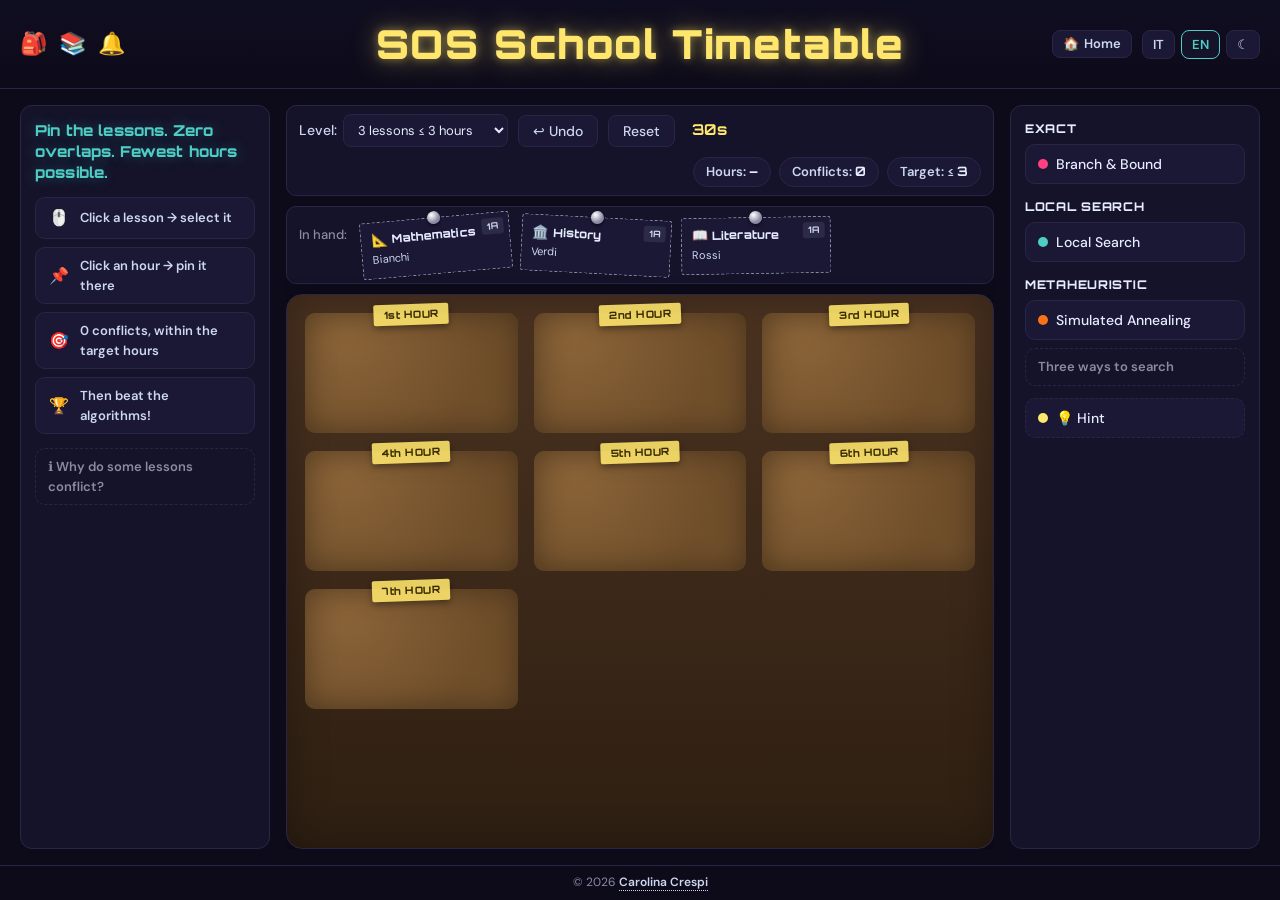
==== commit b5b31cc0: "SOS Orario: ore che crescono con le lezioni, layout desktop, etichetta livelli" ====
--- a/sos-orario-scuola/index.html
+++ b/sos-orario-scuola/index.html
@@ -171,6 +171,7 @@
     howto_4: "Poi sfida gli algoritmi!",
 
     level_label: "Livello:",
+    level_opt_tpl: "{n} lezioni ≤ {goal} ore",
     btn_undo: "↩ Annulla",
     btn_reset: "Reset",
     used_label: "Ore:",
@@ -230,6 +231,7 @@
     howto_4: "Then beat the algorithms!",
 
     level_label: "Level:",
+    level_opt_tpl: "{n} lessons ≤ {goal} hours",
     btn_undo: "↩ Undo",
     btn_reset: "Reset",
     used_label: "Hours:",
--- a/sos-orario-scuola/style.css
+++ b/sos-orario-scuola/style.css
@@ -170,7 +170,7 @@
 ========================================================= */
 main.layout-3col {
   display: grid;
-  grid-template-columns: 280px minmax(400px, 1fr) 280px;
+  grid-template-columns: 250px minmax(400px, 1fr) 250px;
   gap: 16px;
   padding: 16px 20px;
   flex: 1;
@@ -402,8 +402,11 @@
   width: 100%;
   height: 100%;
   display: grid;
-  grid-template-columns: repeat(auto-fit, minmax(150px, 1fr));
-  gap: 16px;
+  grid-template-columns: repeat(auto-fill, minmax(172px, 1fr));
+  /* rows as tall as their lessons: with a fixed board height, plain auto rows
+     stop growing and a 3rd lesson spills over the hour below */
+  grid-auto-rows: max-content;
+  gap: 18px 16px;
   padding: 18px;
   background: linear-gradient(180deg, #4a3220, #2e1f12);
   border: 1px solid var(--border);
@@ -416,14 +419,14 @@
 .ora-zone {
   background: radial-gradient(circle at 20% 20%, #8a6338, #6f4e2a 70%);
   border-radius: 10px;
-  padding: 26px 12px 14px;
+  padding: 26px 10px 14px;
   position: relative;
   min-height: 120px;
   box-shadow: inset 0 0 30px rgba(0,0,0,.35);
   display: flex;
-  flex-wrap: wrap;
-  gap: 10px;
-  align-content: flex-start;
+  flex-direction: column;
+  align-items: center;
+  gap: 12px;
   transition: box-shadow .2s;
 }
 .ora-zone.drop-target {
@@ -665,6 +668,10 @@
   margin-bottom: 10px;
   flex-wrap: wrap;
   min-height: 58px;
+  /* many lessons in hand must not squeeze the board: the pool scrolls instead */
+  max-height: 32vh;
+  overflow-y: auto;
+  flex-shrink: 0;
 }
 .pool-bar .label {
   font-size: 13px;
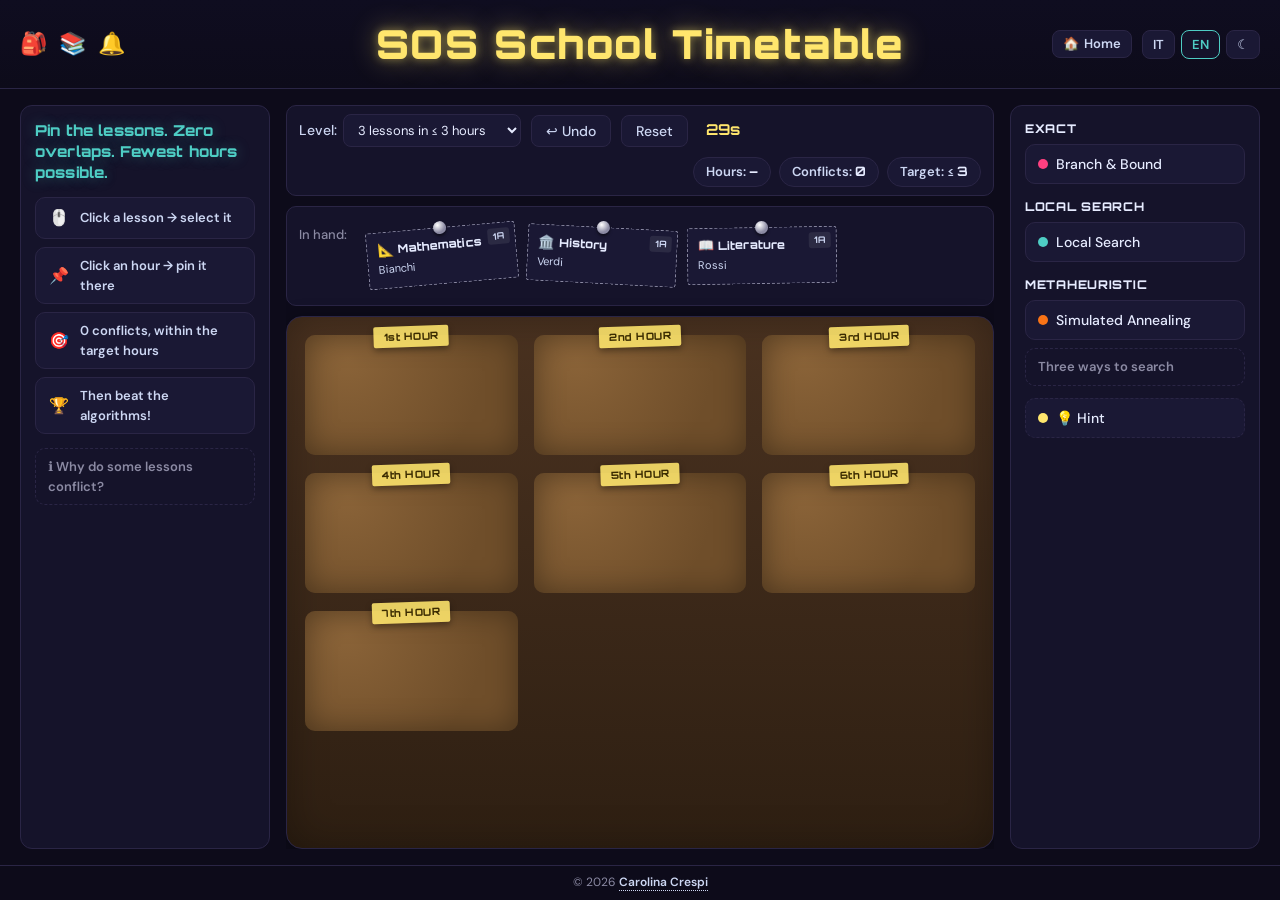
==== commit 9a93538f: "SOS Orario: lezioni in mano su una fila scorrevole, etichetta livelli più chiara" ====
--- a/sos-orario-scuola/index.html
+++ b/sos-orario-scuola/index.html
@@ -171,7 +171,7 @@
     howto_4: "Poi sfida gli algoritmi!",
 
     level_label: "Livello:",
-    level_opt_tpl: "{n} lezioni ≤ {goal} ore",
+    level_opt_tpl: "{n} lezioni in ≤ {goal} ore",
     btn_undo: "↩ Annulla",
     btn_reset: "Reset",
     used_label: "Ore:",
@@ -231,7 +231,7 @@
     howto_4: "Then beat the algorithms!",
 
     level_label: "Level:",
-    level_opt_tpl: "{n} lessons ≤ {goal} hours",
+    level_opt_tpl: "{n} lessons in ≤ {goal} hours",
     btn_undo: "↩ Undo",
     btn_reset: "Reset",
     used_label: "Hours:",
--- a/sos-orario-scuola/style.css
+++ b/sos-orario-scuola/style.css
@@ -666,12 +666,9 @@
   background: var(--panel);
   border-radius: 10px;
   margin-bottom: 10px;
-  flex-wrap: wrap;
   min-height: 58px;
-  /* many lessons in hand must not squeeze the board: the pool scrolls instead */
-  max-height: 32vh;
-  overflow-y: auto;
   flex-shrink: 0;
+  min-width: 0;
 }
 .pool-bar .label {
   font-size: 13px;
@@ -681,12 +678,22 @@
   padding-top: 8px;
   flex-shrink: 0;
 }
+/* lessons in hand sit on a single row that scrolls sideways,
+   so the board keeps the same size however many are left */
 #pool {
   display: flex;
   gap: 10px;
   align-items: flex-start;
-  flex-wrap: wrap;
-}
+  flex-wrap: nowrap;
+  flex: 1;
+  min-width: 0;
+  overflow-x: auto;
+  overflow-y: hidden;
+  padding: 10px 6px 12px; /* room for the pins and the tilt */
+  scrollbar-width: thin;
+  scrollbar-color: var(--muted) transparent;
+}
+#pool .lesson-note { flex-shrink: 0; }
 #pool .lesson-note { background: var(--panel-2); color: var(--ink); border: 1.5px dashed var(--muted); box-shadow: none; }
 #pool .lesson-note .teacher { color: var(--ink-2); }
 #pool .lesson-note .pin { background: radial-gradient(circle at 35% 30%, #fff, var(--muted) 60%); }
